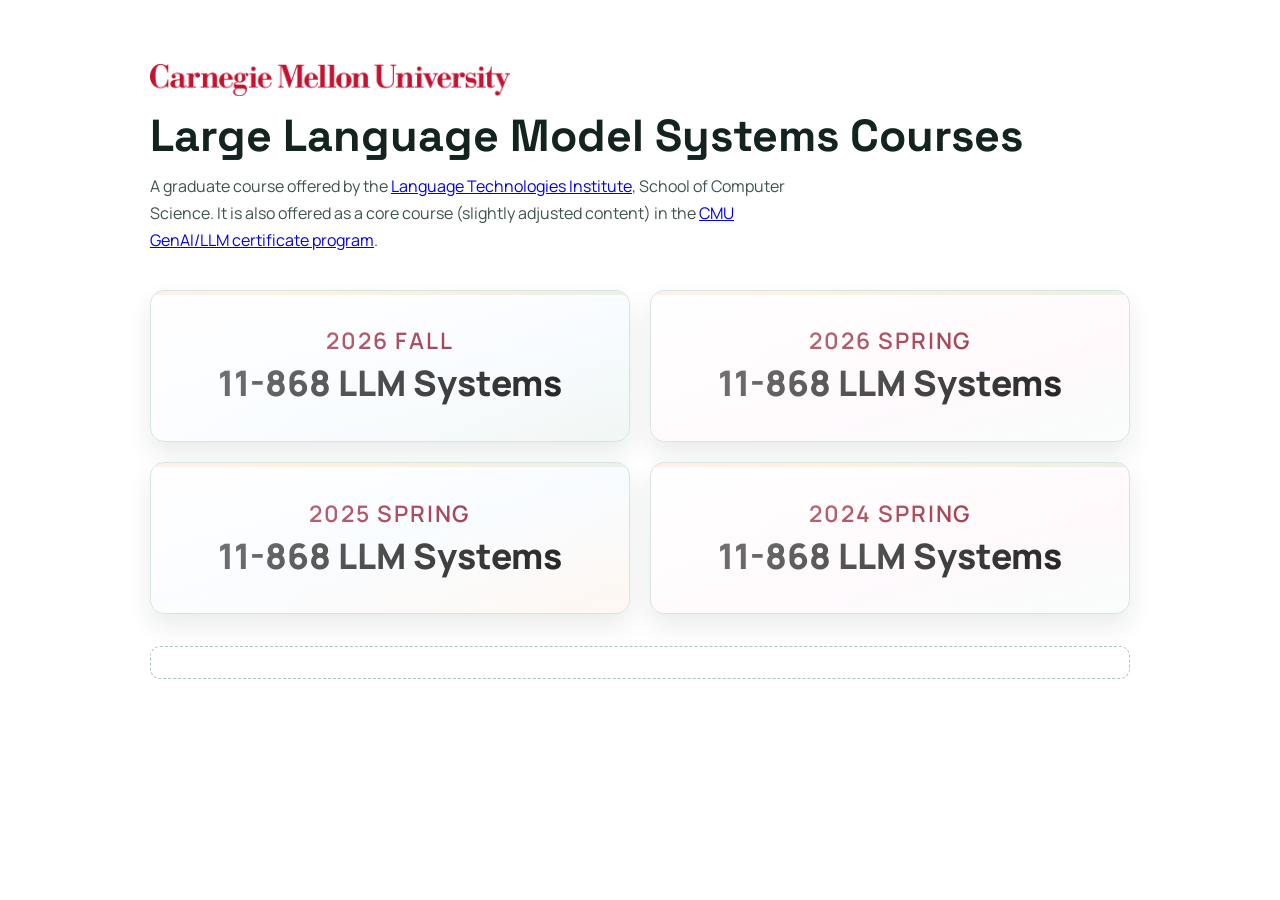
==== index.html @ 0fb4ca4f "add better display for the courses" ====
<!doctype html>
<html lang="en">
  <head>
    <meta charset="UTF-8" />
    <meta name="viewport" content="width=device-width, initial-scale=1.0" />
    <title>CMU LLM Systems</title>
    <meta
      name="description"
      content="Course links for CMU 11-868 Large Language Model Systems."
    />
    <link rel="preconnect" href="https://fonts.googleapis.com" />
    <link rel="preconnect" href="https://fonts.gstatic.com" crossorigin />
    <link
      href="https://fonts.googleapis.com/css2?family=Manrope:wght@400;500;700;800&family=Space+Grotesk:wght@500;700&display=swap"
      rel="stylesheet"
    />
    <link rel="stylesheet" href="styles.css" />
  </head>
  <body>
    <main class="page">
      <header class="hero">
        <img class="cmu-wordmark" src="cmu-wordmark-logo.png" alt="Carnegie Mellon University" />
        <h1>Large Language Model Systems Courses</h1>
        <p class="lead">
          A graduate course offered by the <a href="https://www.lti.cmu.edu/">Language Technologies Institute</a>, School of Computer Science.
          It is also offered as a core course (slightly adjusted content) in the <a href="https://www.cmu.edu/online/generative-ai-llms">CMU GenAI/LLM certificate program</a>. 
        </p>
      </header>

      <ul class="cards">
        <li class="card" data-year="2026" data-term="Fall">
          <a href="/llmsystem2026fall/">
            <span class="term">2026 Fall</span>
            <p class="title">11-868 LLM Systems</p>
          </a>
        </li>

        <li class="card" data-year="2026" data-term="Spring">
          <a href="/llmsystem2026spring/">
            <span class="term">2026 Spring</span>
            <p class="title">11-868 LLM Systems</p>
          </a>
        </li>

        <li class="card" data-year="2025" data-term="Spring">
          <a href="/llmsystem2025spring/">
            <span class="term">2025 Spring</span>
            <p class="title">11-868 LLM Systems</p>
          </a>
        </li>

        <li class="card" data-year="2024" data-term="Spring">
          <a href="/llmsystem2024spring/">
            <span class="term">2024 Spring</span>
            <p class="title">11-868 LLM Systems</p>
          </a>
        </li>
      </ul>

      <p class="manage-note">
        
      </p>
    </main>
    <script>
      (function sortCourseCards() {
        const termRank = {
          Fall: 3,
          Summer: 2,
          Spring: 1,
          Winter: 0,
        };

        const cardsContainer = document.querySelector(".cards");
        if (!cardsContainer) {
          return;
        }

        const cards = Array.from(cardsContainer.querySelectorAll(".card"));

        cards
          .sort((a, b) => {
            const yearA = Number(a.dataset.year) || 0;
            const yearB = Number(b.dataset.year) || 0;
            if (yearA !== yearB) {
              return yearB - yearA;
            }

            const termA = termRank[a.dataset.term] ?? -1;
            const termB = termRank[b.dataset.term] ?? -1;
            return termB - termA;
          })
          .forEach((card) => cardsContainer.appendChild(card));
      })();
    </script>
  </body>
</html>
---- styles.css ----
:root {
  --bg-top: #f5f9ff;
  --bg-bottom: #eef5f2;
  --surface: #ffffff;
  --surface-border: #d8e4df;
  --text: #13231f;
  --text-muted: #4c625b;
  --accent: #14624e;
  --accent-soft: #e6f4ef;
  --term-red-text: #8e1026;
  --term-red-hover: #b3122d;
  --term-red-bg: #ffe3e7;
  --term-red-border: #f5c2cb;
  --shadow: 0 14px 30px rgba(19, 35, 31, 0.08);
  --radius: 14px;
}

* {
  box-sizing: border-box;
}

body {
  margin: 0;
  min-height: 100vh;
  font-family: "Manrope", "Segoe UI", sans-serif;
  color: var(--text);
  background: #ffffff;
}

.page {
  width: min(980px, 92vw);
  margin: 0 auto;
  padding: 4rem 0 5rem;
}

.hero {
  margin-bottom: 2rem;
  animation: fade-slide 0.5s ease-out both;
}

.eyebrow {
  margin: 0 0 0.55rem;
  font-size: 0.82rem;
  letter-spacing: 0.12em;
  text-transform: uppercase;
  color: var(--text-muted);
  font-weight: 700;
}

.cmu-wordmark {
  display: block;
  width: min(360px, 78vw);
  height: auto;
  margin: 0 0 0.8rem;
}

h1 {
  margin: 0 0 0.65rem;
  font-family: "Space Grotesk", "Manrope", sans-serif;
  font-size: clamp(1.8rem, 2.2vw + 1.1rem, 2.8rem);
  line-height: 1.2;
}

.lead {
  margin: 0;
  max-width: 65ch;
  color: #3e534d;
  font-size: 1rem;
  line-height: 1.7;
}

.cards {
  list-style: none;
  margin: 2.2rem 0 0;
  padding: 0;
  display: grid;
  grid-template-columns: repeat(auto-fit, minmax(340px, 1fr));
  gap: 1.3rem;
}

.card {
  position: relative;
  background: linear-gradient(165deg, #ffffff 0%, #f7fbff 58%, #f1f7f4 100%);
  border: 1px solid var(--surface-border);
  border-radius: var(--radius);
  box-shadow: 0 12px 24px rgba(19, 35, 31, 0.09);
  transition: transform 0.2s ease, box-shadow 0.2s ease, border-color 0.2s ease;
  animation: fade-slide 0.45s ease-out both;
  overflow: hidden;
}

.card::before {
  content: "";
  position: absolute;
  left: -20%;
  top: 0;
  width: 140%;
  height: 4px;
  background: linear-gradient(90deg, #ffd6de 0%, #ffe8c8 35%, #dff1e9 100%);
  opacity: 0.95;
  pointer-events: none;
}

.card:nth-child(2n) {
  background: linear-gradient(165deg, #ffffff 0%, #fff8fb 62%, #f8fdfb 100%);
}

.card:nth-child(3n) {
  background: linear-gradient(165deg, #ffffff 0%, #f7fbff 50%, #fff7f1 100%);
}

.card::after {
  content: "";
  position: absolute;
  inset: 0;
  border-radius: inherit;
  background: linear-gradient(130deg, rgba(255, 255, 255, 0.52), rgba(255, 255, 255, 0));
  pointer-events: none;
}

.card:nth-child(2) {
  animation-delay: 0.06s;
}

.card:nth-child(3) {
  animation-delay: 0.12s;
}

.card:nth-child(4) {
  animation-delay: 0.18s;
}

.card:hover,
.card:focus-within {
  transform: translateY(-5px);
  border-color: #c7dcd1;
  box-shadow:
    0 22px 42px rgba(19, 35, 31, 0.14),
    0 0 0 1px rgba(199, 220, 209, 0.35);
}

.card a {
  display: grid;
  gap: 0.25rem;
  min-height: 150px;
  padding: 0.72rem 0.72rem 0.78rem;
  justify-items: center;
  align-content: center;
  text-align: center;
  color: inherit;
  text-decoration: none;
}

.term {
  width: fit-content;
  padding: 0;
  border-radius: 0;
  font-size: 1.42rem;
  text-transform: uppercase;
  letter-spacing: 0.08em;
  color: var(--term-red-text);
  background: transparent;
  border: none;
  font-weight: 600;
  transition: color 0.2s ease;
}

.card:hover .term,
.card:focus-within .term {
  color: var(--term-red-hover);
}

.title {
  margin: 0;
  font-size: 2.2rem;
  line-height: 1.28;
  font-weight: 800;
  color: #111111;
}

.manage-note {
  margin-top: 2rem;
  padding: 0.95rem 1rem;
  border-radius: 10px;
  border: 1px dashed #a9c6ba;
  background: rgba(255, 255, 255, 0.5);
  color: #2f5048;
  font-size: 0.93rem;
}

@keyframes fade-slide {
  from {
    opacity: 0;
    transform: translateY(8px);
  }
  to {
    opacity: 1;
    transform: translateY(0);
  }
}

@media (max-width: 640px) {
  .page {
    padding-top: 2.6rem;
  }

  .cmu-wordmark {
    width: min(300px, 82vw);
    margin-bottom: 0.65rem;
  }

  .lead {
    font-size: 0.95rem;
    line-height: 1.6;
  }

  .card a {
    min-height: 118px;
    padding: 0.58rem 0.58rem 0.62rem;
    gap: 0.2rem;
  }

  .term {
    font-size: 1.18rem;
  }

  .title {
    font-size: 1.85rem;
    line-height: 1.2;
  }
}
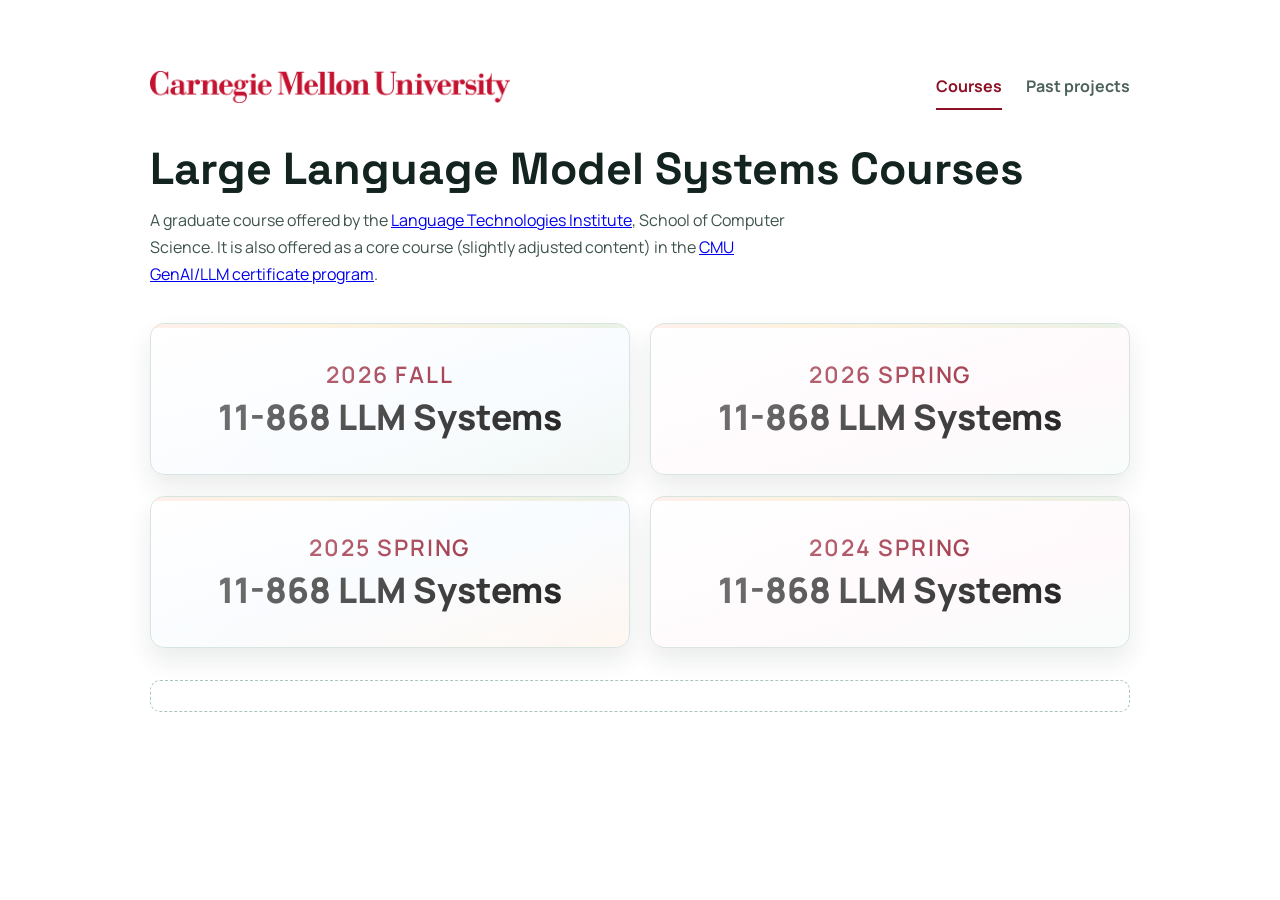
==== commit 98f01d7c: "Add categorized past projects archive" ====
--- a/index.html
+++ b/index.html
@@ -18,8 +18,14 @@
   </head>
   <body>
     <main class="page">
+      <div class="site-header">
+        <img class="cmu-wordmark" src="cmu-wordmark-logo.png" alt="Carnegie Mellon University" />
+        <nav class="site-nav" aria-label="Main navigation">
+          <a href="/" aria-current="page">Courses</a>
+          <a href="/past_projects/">Past projects</a>
+        </nav>
+      </div>
       <header class="hero">
-        <img class="cmu-wordmark" src="cmu-wordmark-logo.png" alt="Carnegie Mellon University" />
         <h1>Large Language Model Systems Courses</h1>
         <p class="lead">
           A graduate course offered by the <a href="https://www.lti.cmu.edu/">Language Technologies Institute</a>, School of Computer Science.
--- a/styles.css
+++ b/styles.css
@@ -38,6 +38,45 @@
   animation: fade-slide 0.5s ease-out both;
 }
 
+.site-header {
+  display: flex;
+  flex-wrap: wrap;
+  align-items: center;
+  justify-content: space-between;
+  gap: 1rem 2rem;
+  margin-bottom: 2rem;
+}
+
+.site-header .cmu-wordmark {
+  margin: 0;
+}
+
+.site-nav {
+  display: flex;
+  flex-wrap: wrap;
+  gap: 1.5rem;
+}
+
+.site-nav a {
+  padding: 0.7rem 0;
+  border-bottom: 2px solid transparent;
+  color: var(--text-muted);
+  font-size: 1rem;
+  font-weight: 700;
+  text-decoration: none;
+}
+
+.site-nav a:hover,
+.site-nav a[aria-current="page"] {
+  border-color: var(--term-red-text);
+  color: var(--term-red-text);
+}
+
+a:focus-visible {
+  outline: 3px solid var(--accent);
+  outline-offset: 4px;
+}
+
 .eyebrow {
   margin: 0 0 0.55rem;
   font-size: 0.82rem;
@@ -74,7 +113,7 @@
   margin: 2.2rem 0 0;
   padding: 0;
   display: grid;
-  grid-template-columns: repeat(auto-fit, minmax(340px, 1fr));
+  grid-template-columns: repeat(auto-fit, minmax(min(340px, 100%), 1fr));
   gap: 1.3rem;
 }
 
